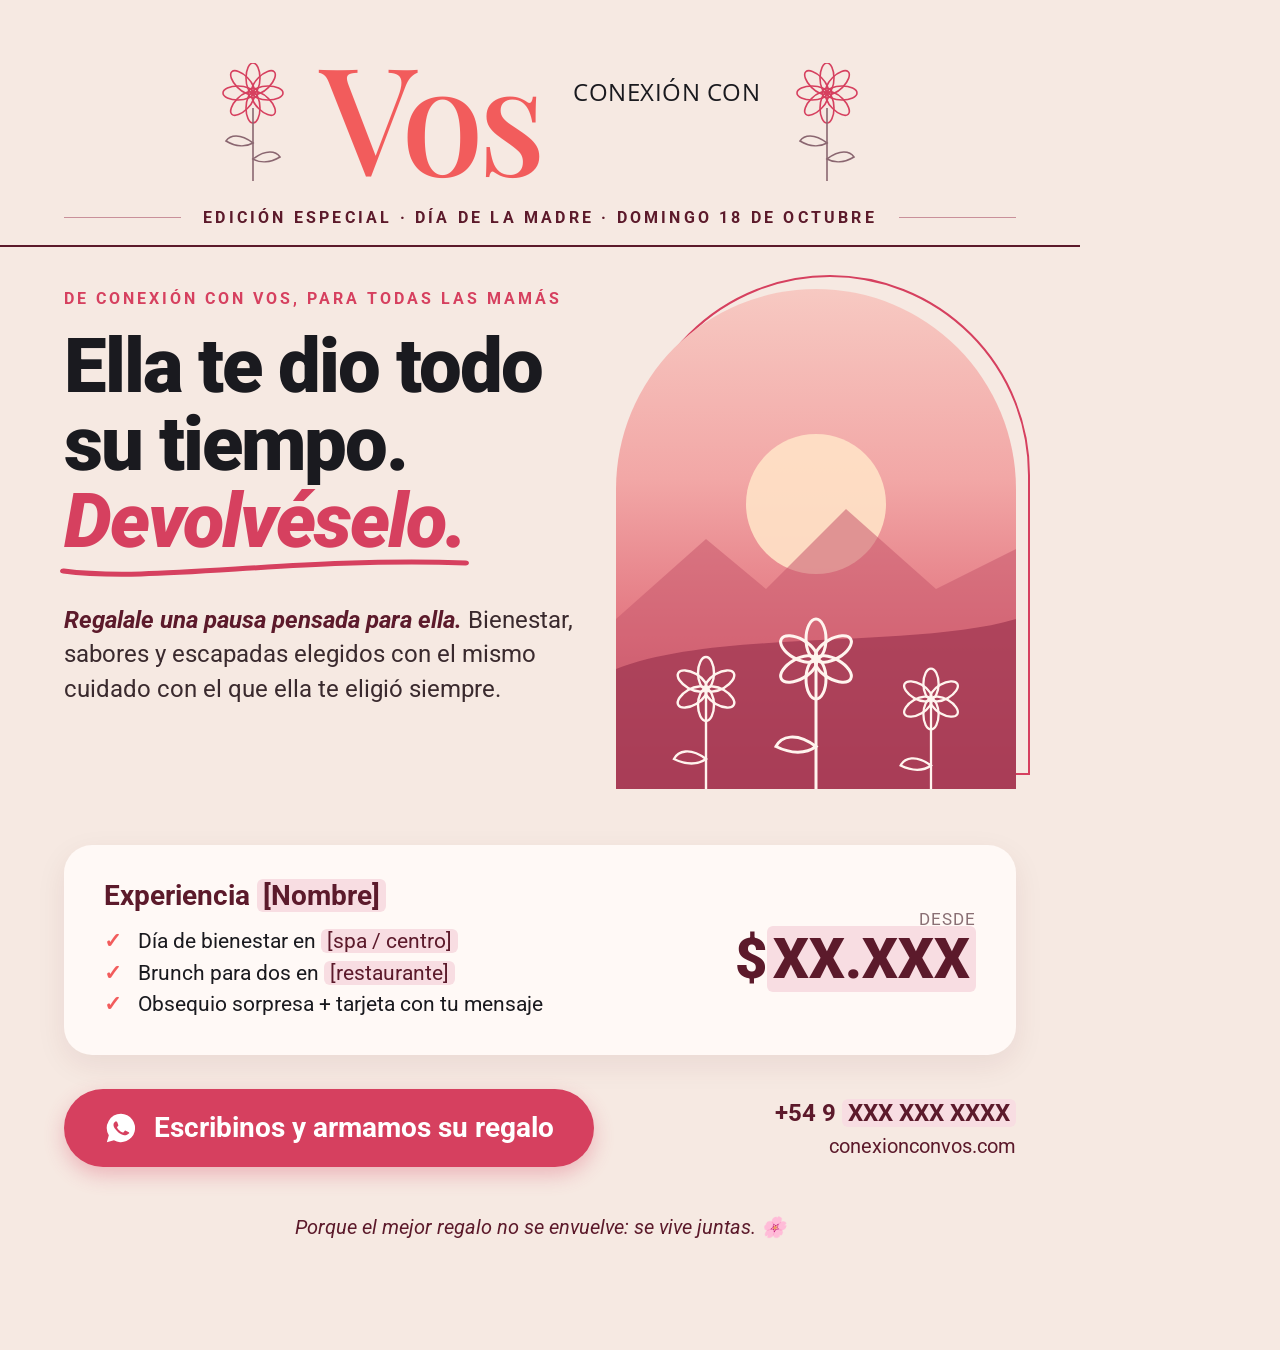
==== flyers/flyer-emocional.html @ d0e0d6eb "Agregar flyers Día de la Madre (emocional y comercial) de Conexión con Vos Co-Authored-By: Claude Op" ====
<!doctype html><html lang="es"><head><meta charset="utf-8"><title>Flyer Emocional</title><link rel="stylesheet" href="flyer.css"></head><body><div class="flyer">
<div class="brand"><svg class="flower" viewBox="0 0 62 120" fill="none" stroke-width="1.6"><g stroke="#D6405F">
<circle cx="31" cy="30" r="5"/><ellipse cx="31" cy="15" rx="7" ry="15" transform="rotate(0 31 30)"/><ellipse cx="31" cy="15" rx="7" ry="15" transform="rotate(45 31 30)"/><ellipse cx="31" cy="15" rx="7" ry="15" transform="rotate(90 31 30)"/><ellipse cx="31" cy="15" rx="7" ry="15" transform="rotate(135 31 30)"/><ellipse cx="31" cy="15" rx="7" ry="15" transform="rotate(180 31 30)"/><ellipse cx="31" cy="15" rx="7" ry="15" transform="rotate(225 31 30)"/><ellipse cx="31" cy="15" rx="7" ry="15" transform="rotate(270 31 30)"/><ellipse cx="31" cy="15" rx="7" ry="15" transform="rotate(315 31 30)"/></g>
<g stroke="#8A6670"><path d="M31 45 V118"/><path d="M31 80 C18 70 8 72 4 78 C14 84 24 84 31 80Z"/><path d="M31 96 C44 86 54 88 58 94 C48 100 38 100 31 96Z"/></g></svg><div class="logo"><span class="v">Vos</span><span class="cc">CONEXIÓN CON</span></div><svg class="flower" viewBox="0 0 62 120" fill="none" stroke-width="1.6"><g stroke="#D6405F">
<circle cx="31" cy="30" r="5"/><ellipse cx="31" cy="15" rx="7" ry="15" transform="rotate(0 31 30)"/><ellipse cx="31" cy="15" rx="7" ry="15" transform="rotate(45 31 30)"/><ellipse cx="31" cy="15" rx="7" ry="15" transform="rotate(90 31 30)"/><ellipse cx="31" cy="15" rx="7" ry="15" transform="rotate(135 31 30)"/><ellipse cx="31" cy="15" rx="7" ry="15" transform="rotate(180 31 30)"/><ellipse cx="31" cy="15" rx="7" ry="15" transform="rotate(225 31 30)"/><ellipse cx="31" cy="15" rx="7" ry="15" transform="rotate(270 31 30)"/><ellipse cx="31" cy="15" rx="7" ry="15" transform="rotate(315 31 30)"/></g>
<g stroke="#8A6670"><path d="M31 45 V118"/><path d="M31 80 C18 70 8 72 4 78 C14 84 24 84 31 80Z"/><path d="M31 96 C44 86 54 88 58 94 C48 100 38 100 31 96Z"/></g></svg></div>
<div class="rule"><span>EDICIÓN ESPECIAL · DÍA DE LA MADRE · DOMINGO 18 DE OCTUBRE</span></div>
<div class="bar"></div>
<div class="hero"><div><div class="kicker">De Conexión con Vos, para todas las mamás</div><h1>Ella te dio todo su tiempo.<br><em>Devolvéselo.<svg viewBox="0 0 300 28" preserveAspectRatio="none"><path d="M4 18 C70 30 170 4 296 10" stroke="#D6405F" stroke-width="5" fill="none" stroke-linecap="round"/></svg></em></h1><p class="lead"><b>Regalale una pausa pensada para ella.</b> Bienestar, sabores y escapadas elegidos con el mismo cuidado con el que ella te eligió siempre.</p></div>
<div class="arch"><div class="frame"></div><div class="img"><svg viewBox="0 0 400 500" preserveAspectRatio="xMidYMid slice">
<circle cx="200" cy="215" r="70" fill="#FFE3C7" opacity=".9"/>
<path d="M0 330 L90 250 L150 300 L230 220 L320 300 L400 260 V500 H0Z" fill="#C85A6E" opacity=".55"/>
<path d="M0 380 C100 340 300 360 400 330 V500 H0Z" fill="#9E3550" opacity=".7"/>
<g fill="none" stroke="#FFF4EE" stroke-width="2.4"><g transform="translate(90 400) scale(1)"><path d="M0 0 V120"/><ellipse cx="0" cy="-16" rx="8" ry="16" transform="rotate(0)"/><ellipse cx="0" cy="-16" rx="8" ry="16" transform="rotate(60)"/><ellipse cx="0" cy="-16" rx="8" ry="16" transform="rotate(120)"/><ellipse cx="0" cy="-16" rx="8" ry="16" transform="rotate(180)"/><ellipse cx="0" cy="-16" rx="8" ry="16" transform="rotate(240)"/><ellipse cx="0" cy="-16" rx="8" ry="16" transform="rotate(300)"/><path d="M0 70 C-16 58 -28 62 -32 70 C-20 76 -8 76 0 70Z"/></g><g transform="translate(200 370) scale(1.25)"><path d="M0 0 V120"/><ellipse cx="0" cy="-16" rx="8" ry="16" transform="rotate(0)"/><ellipse cx="0" cy="-16" rx="8" ry="16" transform="rotate(60)"/><ellipse cx="0" cy="-16" rx="8" ry="16" transform="rotate(120)"/><ellipse cx="0" cy="-16" rx="8" ry="16" transform="rotate(180)"/><ellipse cx="0" cy="-16" rx="8" ry="16" transform="rotate(240)"/><ellipse cx="0" cy="-16" rx="8" ry="16" transform="rotate(300)"/><path d="M0 70 C-16 58 -28 62 -32 70 C-20 76 -8 76 0 70Z"/></g><g transform="translate(315 410) scale(0.95)"><path d="M0 0 V120"/><ellipse cx="0" cy="-16" rx="8" ry="16" transform="rotate(0)"/><ellipse cx="0" cy="-16" rx="8" ry="16" transform="rotate(60)"/><ellipse cx="0" cy="-16" rx="8" ry="16" transform="rotate(120)"/><ellipse cx="0" cy="-16" rx="8" ry="16" transform="rotate(180)"/><ellipse cx="0" cy="-16" rx="8" ry="16" transform="rotate(240)"/><ellipse cx="0" cy="-16" rx="8" ry="16" transform="rotate(300)"/><path d="M0 70 C-16 58 -28 62 -32 70 C-20 76 -8 76 0 70Z"/></g></g></svg></div></div></div>
<div class="offer"><div><h3>Experiencia <span class="ph">[Nombre]</span></h3><ul><li>Día de bienestar en <span class="ph">[spa / centro]</span></li><li>Brunch para dos en <span class="ph">[restaurante]</span></li><li>Obsequio sorpresa + tarjeta con tu mensaje</li></ul></div><div class="price"><small>Desde</small><strong>$<span class="ph">XX.XXX</span></strong></div></div>
<div class="cta"><span class="btn"><svg viewBox="0 0 24 24" fill="#fff"><path d="M12 2a10 10 0 0 0-8.6 15.1L2 22l5-1.3A10 10 0 1 0 12 2zm5.2 13.9c-.2.6-1.3 1.2-1.8 1.2-.5.1-1 .1-1.7-.1-.4-.1-.9-.3-1.5-.6-2.6-1.1-4.3-3.8-4.5-4-.1-.2-1-1.4-1-2.6s.6-1.8.9-2.1c.2-.2.5-.3.6-.3h.5c.1 0 .4 0 .6.4l.8 2c.1.1.1.3 0 .5l-.3.5-.4.4c-.1.1-.3.3-.1.6.2.3.7 1.2 1.6 1.9 1.1 1 2 1.3 2.3 1.4.3.1.5.1.6-.1l.9-1c.2-.3.4-.2.6-.1l1.9.9c.3.1.5.2.5.3.1.2.1.7-.1 1.2z"/></svg>Escribinos y armamos su regalo</span><div class="contact"><b>+54 9 <span class="ph">XXX XXX XXXX</span></b><br>conexionconvos.com</div></div>
<p class="foot">Porque el mejor regalo no se envuelve: se vive juntas. 🌸</p></div></body></html>
---- flyers/flyer.css ----
@import url('https://fonts.googleapis.com/css2?family=Roboto:ital,wght@0,400;0,500;0,700;0,900;1,700;1,900&family=Playfair+Display:wght@500;600&family=Open+Sans:wght@400;600&display=swap');
:root{--bg:#F6E9E2;--ink:#1A1A1F;--rasp:#D6405F;--coral:#F25C5C;--wine:#5C1A2B;--gold:#D4A97A;--card:#FFF9F6}
*{box-sizing:border-box;margin:0;padding:0}
html,body{width:1080px;height:1350px;background:var(--bg);overflow:hidden}
body{font-family:'Roboto',sans-serif;color:var(--ink);position:relative}
.flyer{position:absolute;inset:0;padding:48px 64px}
/* header */
.brand{display:flex;justify-content:center;align-items:center;gap:36px;height:150px}
.brand svg.flower{width:62px;height:120px}
.logo{position:relative;width:440px;height:140px}
.logo .v{font-family:'Playfair Display',serif;font-weight:500;color:var(--coral);font-size:150px;line-height:1;position:absolute;left:0;top:-14px;letter-spacing:-6px}
.logo .cc{font-family:'Open Sans',sans-serif;color:var(--ink);font-size:24px;position:absolute;right:0;top:22px;letter-spacing:.5px}
.rule{display:flex;align-items:center;gap:22px;margin:10px 0 0}
.rule::before,.rule::after{content:"";flex:1;height:1px;background:#C9909A}
.rule span{font-weight:700;font-size:16px;letter-spacing:3.2px;color:var(--wine);white-space:nowrap}
.bar{height:2px;background:var(--wine);margin:18px -64px 0}
/* hero */
.hero{display:grid;grid-template-columns:1fr 400px;gap:32px;margin-top:42px}
.kicker{font-weight:700;font-size:16px;letter-spacing:3px;color:var(--rasp);text-transform:uppercase}
h1{font-weight:900;font-size:76px;line-height:1.02;letter-spacing:-2px;margin-top:20px}
h1 em{display:inline-block;font-style:italic;color:var(--rasp);position:relative;padding-bottom:12px}
h1 em svg{position:absolute;left:-6px;bottom:-8px;width:calc(100% + 12px);height:28px}
.lead{font-size:24px;line-height:1.45;margin-top:30px;color:#3a2a2e}
.lead b{font-style:italic;color:var(--wine)}
.arch{position:relative;height:500px}
.arch .frame{position:absolute;inset:-14px -14px 14px 14px;border:2px solid var(--rasp);border-radius:200px 200px 0 0}
.arch .img{position:absolute;inset:0;border-radius:200px 200px 0 0;overflow:hidden;background:linear-gradient(180deg,#F7C9C2 0%,#F2A7A6 38%,#E2747F 70%,#B9445E 100%)}
.arch .img svg{position:absolute;inset:0;width:100%;height:100%}
/* offer */
.offer{background:var(--card);border-radius:28px;padding:34px 40px;margin-top:56px;box-shadow:0 10px 30px rgba(92,26,43,.08);display:grid;grid-template-columns:1fr auto;gap:28px;align-items:center}
.offer h3{font-size:28px;font-weight:700;color:var(--wine)}
.offer ul{list-style:none;margin-top:14px}
.offer li{font-size:21px;line-height:1.5;padding-left:34px;position:relative}
.offer li::before{content:"✓";position:absolute;left:0;color:var(--coral);font-weight:900}
.price{text-align:right}
.price small{display:block;font-size:17px;color:#8a6f74;letter-spacing:1px;text-transform:uppercase}
.price s{font-size:24px;color:#9b8a8d}
.price strong{display:block;font-size:56px;font-weight:900;color:var(--wine);line-height:1.1}
.ph{background:#F8DDE2;border-radius:6px;padding:0 6px;color:var(--wine)}
/* cta */
.cta{display:flex;align-items:center;justify-content:space-between;margin-top:34px}
.btn{display:inline-flex;align-items:center;gap:16px;background:var(--rasp);color:#fff;font-weight:700;font-size:28px;padding:22px 40px;border-radius:999px;box-shadow:0 8px 20px rgba(214,64,95,.3)}
.btn svg{width:34px;height:34px}
.contact{text-align:right;font-size:20px;color:var(--wine);line-height:1.5}
.contact b{font-size:24px}
.strip{position:absolute;left:0;right:0;bottom:0;background:var(--wine);color:#fff;text-align:center;font-weight:700;letter-spacing:2.5px;font-size:19px;padding:20px;text-transform:uppercase}
.strip i{color:var(--gold);font-style:normal}
.foot{margin-top:48px;text-align:center;font-style:italic;font-size:20px;color:var(--wine)}
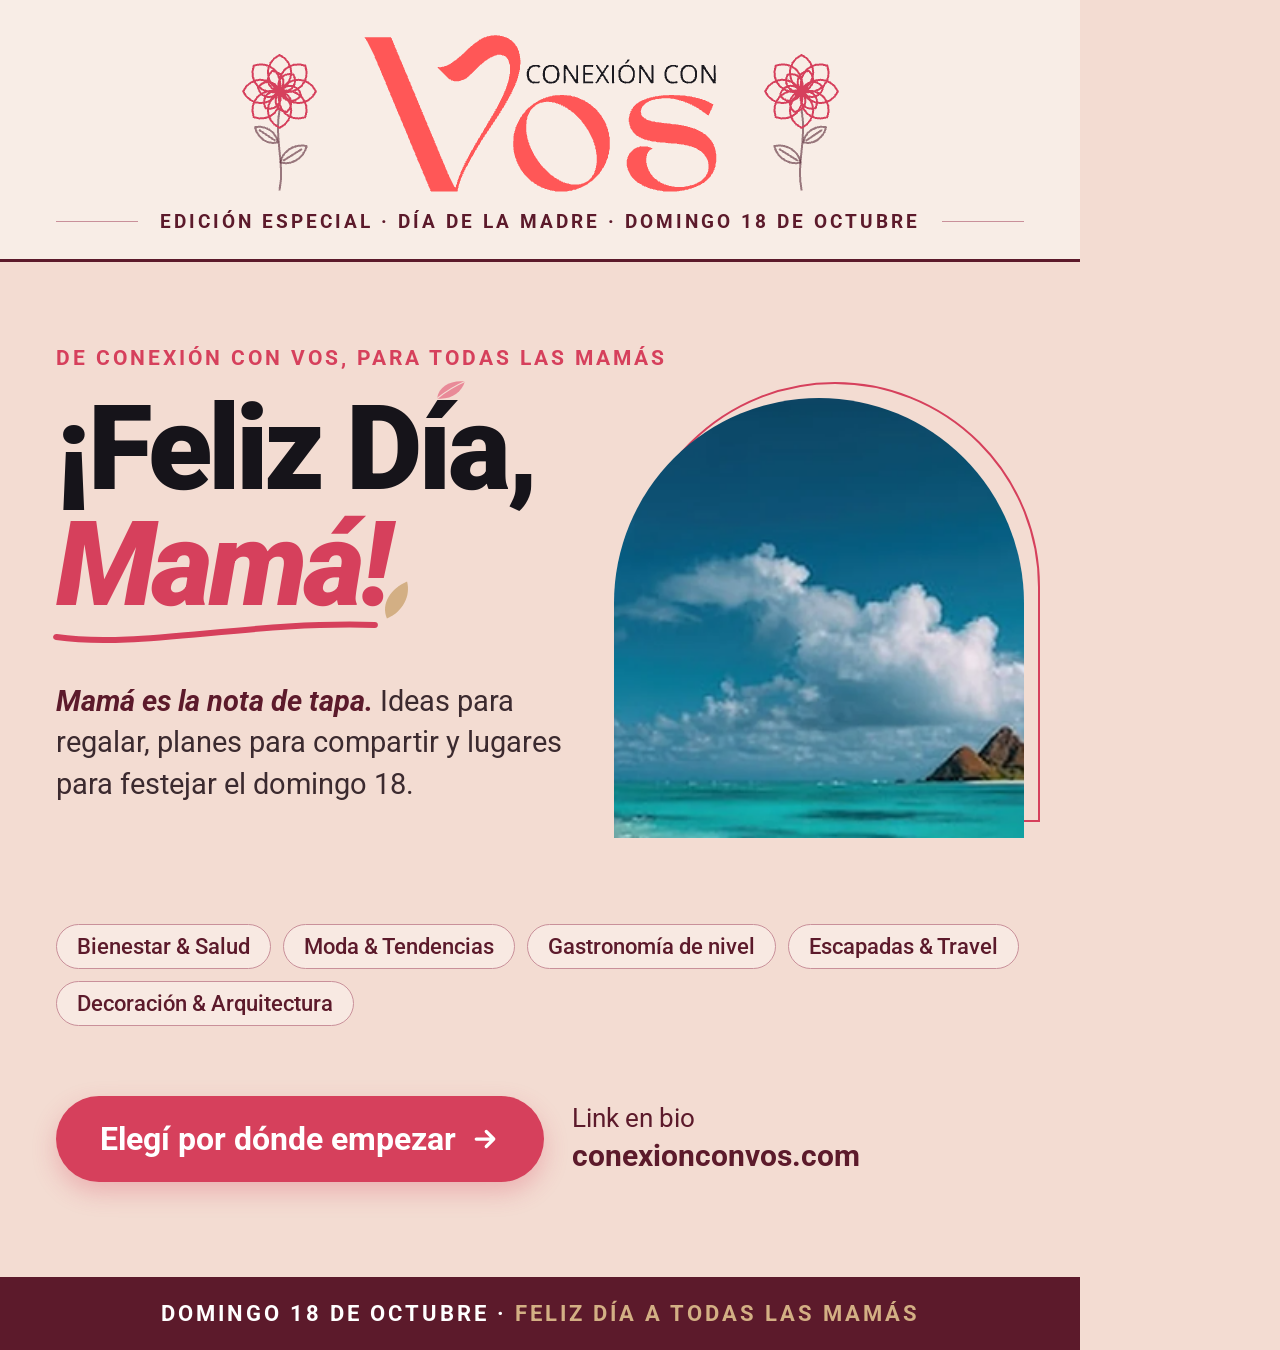
==== commit 45355f4e: "Rediseñar flyers Día de la Madre siguiendo la web de Conexión con Vos Logo y foto reales, paleta de " ====
--- a/flyers/flyer-emocional.html
+++ b/flyers/flyer-emocional.html
@@ -1,17 +1,6 @@
-<!doctype html><html lang="es"><head><meta charset="utf-8"><title>Flyer Emocional</title><link rel="stylesheet" href="flyer.css"></head><body><div class="flyer">
-<div class="brand"><svg class="flower" viewBox="0 0 62 120" fill="none" stroke-width="1.6"><g stroke="#D6405F">
-<circle cx="31" cy="30" r="5"/><ellipse cx="31" cy="15" rx="7" ry="15" transform="rotate(0 31 30)"/><ellipse cx="31" cy="15" rx="7" ry="15" transform="rotate(45 31 30)"/><ellipse cx="31" cy="15" rx="7" ry="15" transform="rotate(90 31 30)"/><ellipse cx="31" cy="15" rx="7" ry="15" transform="rotate(135 31 30)"/><ellipse cx="31" cy="15" rx="7" ry="15" transform="rotate(180 31 30)"/><ellipse cx="31" cy="15" rx="7" ry="15" transform="rotate(225 31 30)"/><ellipse cx="31" cy="15" rx="7" ry="15" transform="rotate(270 31 30)"/><ellipse cx="31" cy="15" rx="7" ry="15" transform="rotate(315 31 30)"/></g>
-<g stroke="#8A6670"><path d="M31 45 V118"/><path d="M31 80 C18 70 8 72 4 78 C14 84 24 84 31 80Z"/><path d="M31 96 C44 86 54 88 58 94 C48 100 38 100 31 96Z"/></g></svg><div class="logo"><span class="v">Vos</span><span class="cc">CONEXIÓN CON</span></div><svg class="flower" viewBox="0 0 62 120" fill="none" stroke-width="1.6"><g stroke="#D6405F">
-<circle cx="31" cy="30" r="5"/><ellipse cx="31" cy="15" rx="7" ry="15" transform="rotate(0 31 30)"/><ellipse cx="31" cy="15" rx="7" ry="15" transform="rotate(45 31 30)"/><ellipse cx="31" cy="15" rx="7" ry="15" transform="rotate(90 31 30)"/><ellipse cx="31" cy="15" rx="7" ry="15" transform="rotate(135 31 30)"/><ellipse cx="31" cy="15" rx="7" ry="15" transform="rotate(180 31 30)"/><ellipse cx="31" cy="15" rx="7" ry="15" transform="rotate(225 31 30)"/><ellipse cx="31" cy="15" rx="7" ry="15" transform="rotate(270 31 30)"/><ellipse cx="31" cy="15" rx="7" ry="15" transform="rotate(315 31 30)"/></g>
-<g stroke="#8A6670"><path d="M31 45 V118"/><path d="M31 80 C18 70 8 72 4 78 C14 84 24 84 31 80Z"/><path d="M31 96 C44 86 54 88 58 94 C48 100 38 100 31 96Z"/></g></svg></div>
-<div class="rule"><span>EDICIÓN ESPECIAL · DÍA DE LA MADRE · DOMINGO 18 DE OCTUBRE</span></div>
-<div class="bar"></div>
-<div class="hero"><div><div class="kicker">De Conexión con Vos, para todas las mamás</div><h1>Ella te dio todo su tiempo.<br><em>Devolvéselo.<svg viewBox="0 0 300 28" preserveAspectRatio="none"><path d="M4 18 C70 30 170 4 296 10" stroke="#D6405F" stroke-width="5" fill="none" stroke-linecap="round"/></svg></em></h1><p class="lead"><b>Regalale una pausa pensada para ella.</b> Bienestar, sabores y escapadas elegidos con el mismo cuidado con el que ella te eligió siempre.</p></div>
-<div class="arch"><div class="frame"></div><div class="img"><svg viewBox="0 0 400 500" preserveAspectRatio="xMidYMid slice">
-<circle cx="200" cy="215" r="70" fill="#FFE3C7" opacity=".9"/>
-<path d="M0 330 L90 250 L150 300 L230 220 L320 300 L400 260 V500 H0Z" fill="#C85A6E" opacity=".55"/>
-<path d="M0 380 C100 340 300 360 400 330 V500 H0Z" fill="#9E3550" opacity=".7"/>
-<g fill="none" stroke="#FFF4EE" stroke-width="2.4"><g transform="translate(90 400) scale(1)"><path d="M0 0 V120"/><ellipse cx="0" cy="-16" rx="8" ry="16" transform="rotate(0)"/><ellipse cx="0" cy="-16" rx="8" ry="16" transform="rotate(60)"/><ellipse cx="0" cy="-16" rx="8" ry="16" transform="rotate(120)"/><ellipse cx="0" cy="-16" rx="8" ry="16" transform="rotate(180)"/><ellipse cx="0" cy="-16" rx="8" ry="16" transform="rotate(240)"/><ellipse cx="0" cy="-16" rx="8" ry="16" transform="rotate(300)"/><path d="M0 70 C-16 58 -28 62 -32 70 C-20 76 -8 76 0 70Z"/></g><g transform="translate(200 370) scale(1.25)"><path d="M0 0 V120"/><ellipse cx="0" cy="-16" rx="8" ry="16" transform="rotate(0)"/><ellipse cx="0" cy="-16" rx="8" ry="16" transform="rotate(60)"/><ellipse cx="0" cy="-16" rx="8" ry="16" transform="rotate(120)"/><ellipse cx="0" cy="-16" rx="8" ry="16" transform="rotate(180)"/><ellipse cx="0" cy="-16" rx="8" ry="16" transform="rotate(240)"/><ellipse cx="0" cy="-16" rx="8" ry="16" transform="rotate(300)"/><path d="M0 70 C-16 58 -28 62 -32 70 C-20 76 -8 76 0 70Z"/></g><g transform="translate(315 410) scale(0.95)"><path d="M0 0 V120"/><ellipse cx="0" cy="-16" rx="8" ry="16" transform="rotate(0)"/><ellipse cx="0" cy="-16" rx="8" ry="16" transform="rotate(60)"/><ellipse cx="0" cy="-16" rx="8" ry="16" transform="rotate(120)"/><ellipse cx="0" cy="-16" rx="8" ry="16" transform="rotate(180)"/><ellipse cx="0" cy="-16" rx="8" ry="16" transform="rotate(240)"/><ellipse cx="0" cy="-16" rx="8" ry="16" transform="rotate(300)"/><path d="M0 70 C-16 58 -28 62 -32 70 C-20 76 -8 76 0 70Z"/></g></g></svg></div></div></div>
-<div class="offer"><div><h3>Experiencia <span class="ph">[Nombre]</span></h3><ul><li>Día de bienestar en <span class="ph">[spa / centro]</span></li><li>Brunch para dos en <span class="ph">[restaurante]</span></li><li>Obsequio sorpresa + tarjeta con tu mensaje</li></ul></div><div class="price"><small>Desde</small><strong>$<span class="ph">XX.XXX</span></strong></div></div>
-<div class="cta"><span class="btn"><svg viewBox="0 0 24 24" fill="#fff"><path d="M12 2a10 10 0 0 0-8.6 15.1L2 22l5-1.3A10 10 0 1 0 12 2zm5.2 13.9c-.2.6-1.3 1.2-1.8 1.2-.5.1-1 .1-1.7-.1-.4-.1-.9-.3-1.5-.6-2.6-1.1-4.3-3.8-4.5-4-.1-.2-1-1.4-1-2.6s.6-1.8.9-2.1c.2-.2.5-.3.6-.3h.5c.1 0 .4 0 .6.4l.8 2c.1.1.1.3 0 .5l-.3.5-.4.4c-.1.1-.3.3-.1.6.2.3.7 1.2 1.6 1.9 1.1 1 2 1.3 2.3 1.4.3.1.5.1.6-.1l.9-1c.2-.3.4-.2.6-.1l1.9.9c.3.1.5.2.5.3.1.2.1.7-.1 1.2z"/></svg>Escribinos y armamos su regalo</span><div class="contact"><b>+54 9 <span class="ph">XXX XXX XXXX</span></b><br>conexionconvos.com</div></div>
-<p class="foot">Porque el mejor regalo no se envuelve: se vive juntas. 🌸</p></div></body></html>+<!doctype html><html lang="es"><head><meta charset="utf-8"><title>Flyer Emocional</title><link rel="stylesheet" href="flyer.css"></head><body>
+<header><img class="logo" src="assets/logo.png" alt="Conexión con Vos"><div class="rule"><span>EDICIÓN ESPECIAL · DÍA DE LA MADRE · DOMINGO 18 DE OCTUBRE</span></div></header>
+<main><div class="kicker">De Conexión con Vos, para todas las mamás</div>
+<div class="hero"><div><h1>¡Feliz D<span style="position:relative">í<svg class="petal" style="left:16px;top:-2px;width:34px;height:24px" viewBox="0 0 44 30"><path d="M4 26 C6 10 22 2 40 4 C36 18 22 28 4 26Z" fill="#E98A98"/><path d="M4 26 C14 18 26 10 40 4" stroke="#F3DCD2" stroke-width="1.5" fill="none"/></svg></span>a,<br><em>Mamá!<svg class="swash" viewBox="0 0 300 30" preserveAspectRatio="none"><path d="M4 20 C80 32 180 4 296 8" stroke="#D6405C" stroke-width="6" fill="none" stroke-linecap="round"/></svg><svg class="petal" style="right:-30px;bottom:18px;transform:rotate(-30deg)" viewBox="0 0 44 30"><path d="M4 26 C6 10 22 2 40 4 C36 18 22 28 4 26Z" fill="#D3AF84"/></svg></em></h1><p class="lead"><b>Mamá es la nota de tapa.</b> Ideas para regalar, planes para compartir y lugares para festejar el domingo 18.</p></div><div class="arch"><div class="frame"></div><img src="assets/foto-arco.png" alt=""></div></div>
+<div class="chips"><span>Bienestar &amp; Salud</span><span>Moda &amp; Tendencias</span><span>Gastronomía de nivel</span><span>Escapadas &amp; Travel</span><span>Decoración &amp; Arquitectura</span></div>
+<div class="cta"><span class="btn">Elegí por dónde empezar<svg width="30" height="30" viewBox="0 0 24 24" fill="none" stroke="#fff" stroke-width="2.6" stroke-linecap="round" stroke-linejoin="round"><path d="M5 12h14M13 6l6 6-6 6"/></svg></span><div class="url">Link en bio<b>conexionconvos.com</b></div></div></main><div class="strip">Domingo 18 de octubre · <i>Feliz día a todas las mamás</i></div></body></html>
--- a/flyers/flyer.css
+++ b/flyers/flyer.css
@@ -1,48 +1,31 @@
-@import url('https://fonts.googleapis.com/css2?family=Roboto:ital,wght@0,400;0,500;0,700;0,900;1,700;1,900&family=Playfair+Display:wght@500;600&family=Open+Sans:wght@400;600&display=swap');
-:root{--bg:#F6E9E2;--ink:#1A1A1F;--rasp:#D6405F;--coral:#F25C5C;--wine:#5C1A2B;--gold:#D4A97A;--card:#FFF9F6}
+@import url('https://fonts.googleapis.com/css2?family=Roboto:ital,wght@0,400;0,500;0,700;0,900;1,700;1,900&display=swap');
+:root{--head:#F8EDE6;--hero:#F3DCD2;--ink:#16141A;--rasp:#D6405C;--coral:#FF5757;--wine:#5C1A2B;--gold:#D3AF84;--line:#C9909A}
 *{box-sizing:border-box;margin:0;padding:0}
-html,body{width:1080px;height:1350px;background:var(--bg);overflow:hidden}
+html,body{width:1080px;height:1350px;overflow:hidden;background:var(--hero)}
 body{font-family:'Roboto',sans-serif;color:var(--ink);position:relative}
-.flyer{position:absolute;inset:0;padding:48px 64px}
-/* header */
-.brand{display:flex;justify-content:center;align-items:center;gap:36px;height:150px}
-.brand svg.flower{width:62px;height:120px}
-.logo{position:relative;width:440px;height:140px}
-.logo .v{font-family:'Playfair Display',serif;font-weight:500;color:var(--coral);font-size:150px;line-height:1;position:absolute;left:0;top:-14px;letter-spacing:-6px}
-.logo .cc{font-family:'Open Sans',sans-serif;color:var(--ink);font-size:24px;position:absolute;right:0;top:22px;letter-spacing:.5px}
-.rule{display:flex;align-items:center;gap:22px;margin:10px 0 0}
-.rule::before,.rule::after{content:"";flex:1;height:1px;background:#C9909A}
-.rule span{font-weight:700;font-size:16px;letter-spacing:3.2px;color:var(--wine);white-space:nowrap}
-.bar{height:2px;background:var(--wine);margin:18px -64px 0}
-/* hero */
-.hero{display:grid;grid-template-columns:1fr 400px;gap:32px;margin-top:42px}
-.kicker{font-weight:700;font-size:16px;letter-spacing:3px;color:var(--rasp);text-transform:uppercase}
-h1{font-weight:900;font-size:76px;line-height:1.02;letter-spacing:-2px;margin-top:20px}
-h1 em{display:inline-block;font-style:italic;color:var(--rasp);position:relative;padding-bottom:12px}
-h1 em svg{position:absolute;left:-6px;bottom:-8px;width:calc(100% + 12px);height:28px}
-.lead{font-size:24px;line-height:1.45;margin-top:30px;color:#3a2a2e}
+header{background:var(--head);padding:34px 56px 0;border-bottom:3px solid var(--wine)}
+.logo{display:block;margin:0 auto;width:620px}
+.rule{display:flex;align-items:center;gap:22px;padding:14px 0 26px}
+.rule::before,.rule::after{content:"";flex:1;height:1px;background:var(--line)}
+.rule span{font-weight:700;font-size:19px;letter-spacing:3px;color:var(--wine);white-space:nowrap}
+main{padding:84px 56px 0}
+.kicker{font-weight:700;font-size:21px;letter-spacing:3px;color:var(--rasp);text-transform:uppercase}
+.hero{display:grid;grid-template-columns:1fr 410px;gap:24px;align-items:start;margin-top:22px}
+h1{font-weight:900;font-size:118px;line-height:.98;letter-spacing:-4px}
+h1.q{font-size:96px;letter-spacing:-3px}
+h1 em{position:relative;display:inline-block;font-style:italic;color:var(--rasp);padding-bottom:10px}
+h1 em .swash{position:absolute;left:-4px;bottom:-14px;width:calc(100% - 6px);height:30px}
+h1 .petal{position:absolute;width:44px;height:30px}
+.arch{position:relative;width:410px;height:440px;margin-top:6px}
+.arch .frame{position:absolute;inset:-16px -16px 16px 16px;border:2px solid var(--rasp);border-radius:205px 205px 0 0}
+.arch img{position:absolute;inset:0;width:100%;height:100%;object-fit:cover;border-radius:205px 205px 0 0}
+.lead{font-size:29px;line-height:1.42;color:#3B2A2F;margin-top:48px}
 .lead b{font-style:italic;color:var(--wine)}
-.arch{position:relative;height:500px}
-.arch .frame{position:absolute;inset:-14px -14px 14px 14px;border:2px solid var(--rasp);border-radius:200px 200px 0 0}
-.arch .img{position:absolute;inset:0;border-radius:200px 200px 0 0;overflow:hidden;background:linear-gradient(180deg,#F7C9C2 0%,#F2A7A6 38%,#E2747F 70%,#B9445E 100%)}
-.arch .img svg{position:absolute;inset:0;width:100%;height:100%}
-/* offer */
-.offer{background:var(--card);border-radius:28px;padding:34px 40px;margin-top:56px;box-shadow:0 10px 30px rgba(92,26,43,.08);display:grid;grid-template-columns:1fr auto;gap:28px;align-items:center}
-.offer h3{font-size:28px;font-weight:700;color:var(--wine)}
-.offer ul{list-style:none;margin-top:14px}
-.offer li{font-size:21px;line-height:1.5;padding-left:34px;position:relative}
-.offer li::before{content:"✓";position:absolute;left:0;color:var(--coral);font-weight:900}
-.price{text-align:right}
-.price small{display:block;font-size:17px;color:#8a6f74;letter-spacing:1px;text-transform:uppercase}
-.price s{font-size:24px;color:#9b8a8d}
-.price strong{display:block;font-size:56px;font-weight:900;color:var(--wine);line-height:1.1}
-.ph{background:#F8DDE2;border-radius:6px;padding:0 6px;color:var(--wine)}
-/* cta */
-.cta{display:flex;align-items:center;justify-content:space-between;margin-top:34px}
-.btn{display:inline-flex;align-items:center;gap:16px;background:var(--rasp);color:#fff;font-weight:700;font-size:28px;padding:22px 40px;border-radius:999px;box-shadow:0 8px 20px rgba(214,64,95,.3)}
-.btn svg{width:34px;height:34px}
-.contact{text-align:right;font-size:20px;color:var(--wine);line-height:1.5}
-.contact b{font-size:24px}
-.strip{position:absolute;left:0;right:0;bottom:0;background:var(--wine);color:#fff;text-align:center;font-weight:700;letter-spacing:2.5px;font-size:19px;padding:20px;text-transform:uppercase}
+.chips{display:flex;flex-wrap:wrap;gap:12px;margin-top:86px}
+.chips span{font-weight:500;font-size:22px;color:var(--wine);border:1.5px solid var(--line);border-radius:999px;padding:9px 20px;background:rgba(255,255,255,.35)}
+.cta{display:flex;align-items:center;gap:28px;margin-top:70px}
+.btn{display:inline-flex;align-items:center;gap:14px;background:var(--rasp);color:#fff;font-weight:700;font-size:32px;padding:24px 44px;border-radius:999px;box-shadow:0 10px 24px rgba(214,64,92,.28)}
+.url{font-size:26px;color:var(--wine);line-height:1.35}
+.url b{display:block;font-size:30px}
+.strip{position:absolute;left:0;right:0;bottom:0;background:var(--wine);color:#fff;text-align:center;font-weight:700;letter-spacing:3px;font-size:22px;padding:24px;text-transform:uppercase}
 .strip i{color:var(--gold);font-style:normal}
-.foot{margin-top:48px;text-align:center;font-style:italic;font-size:20px;color:var(--wine)}
